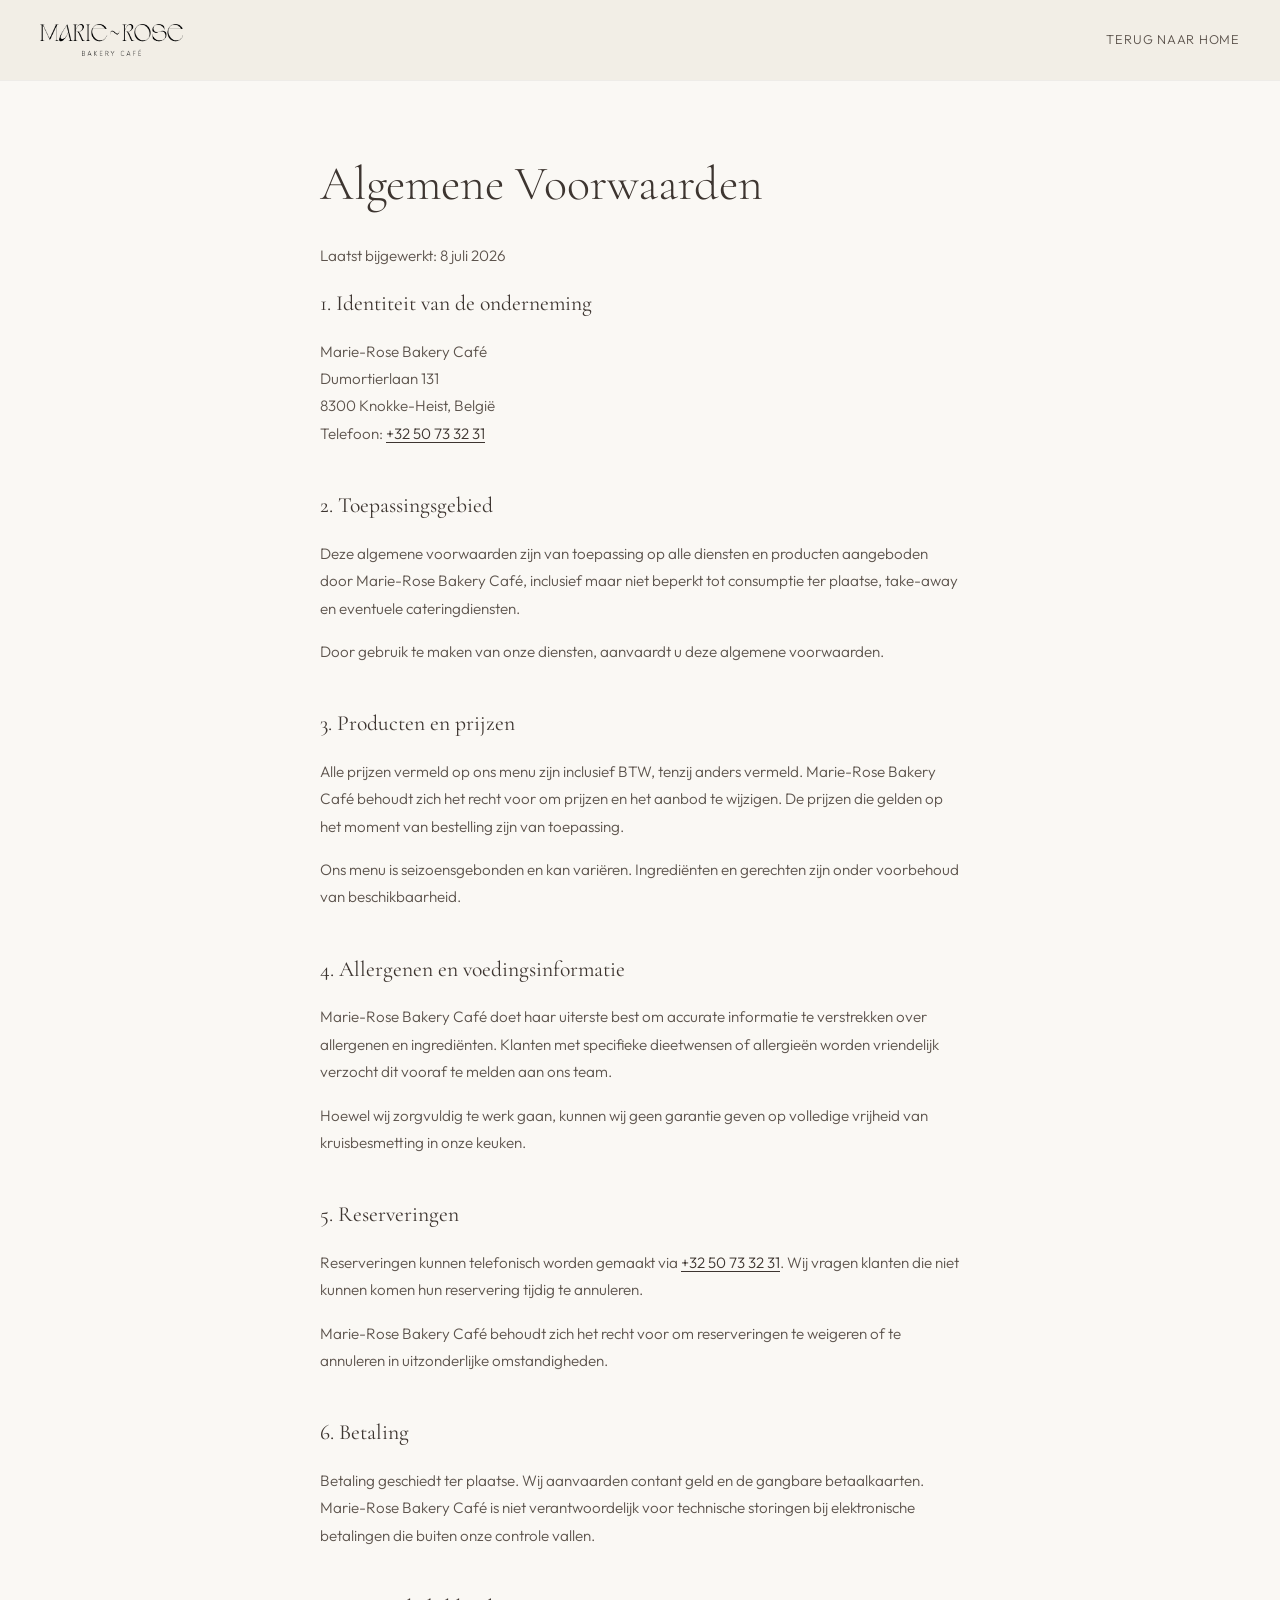
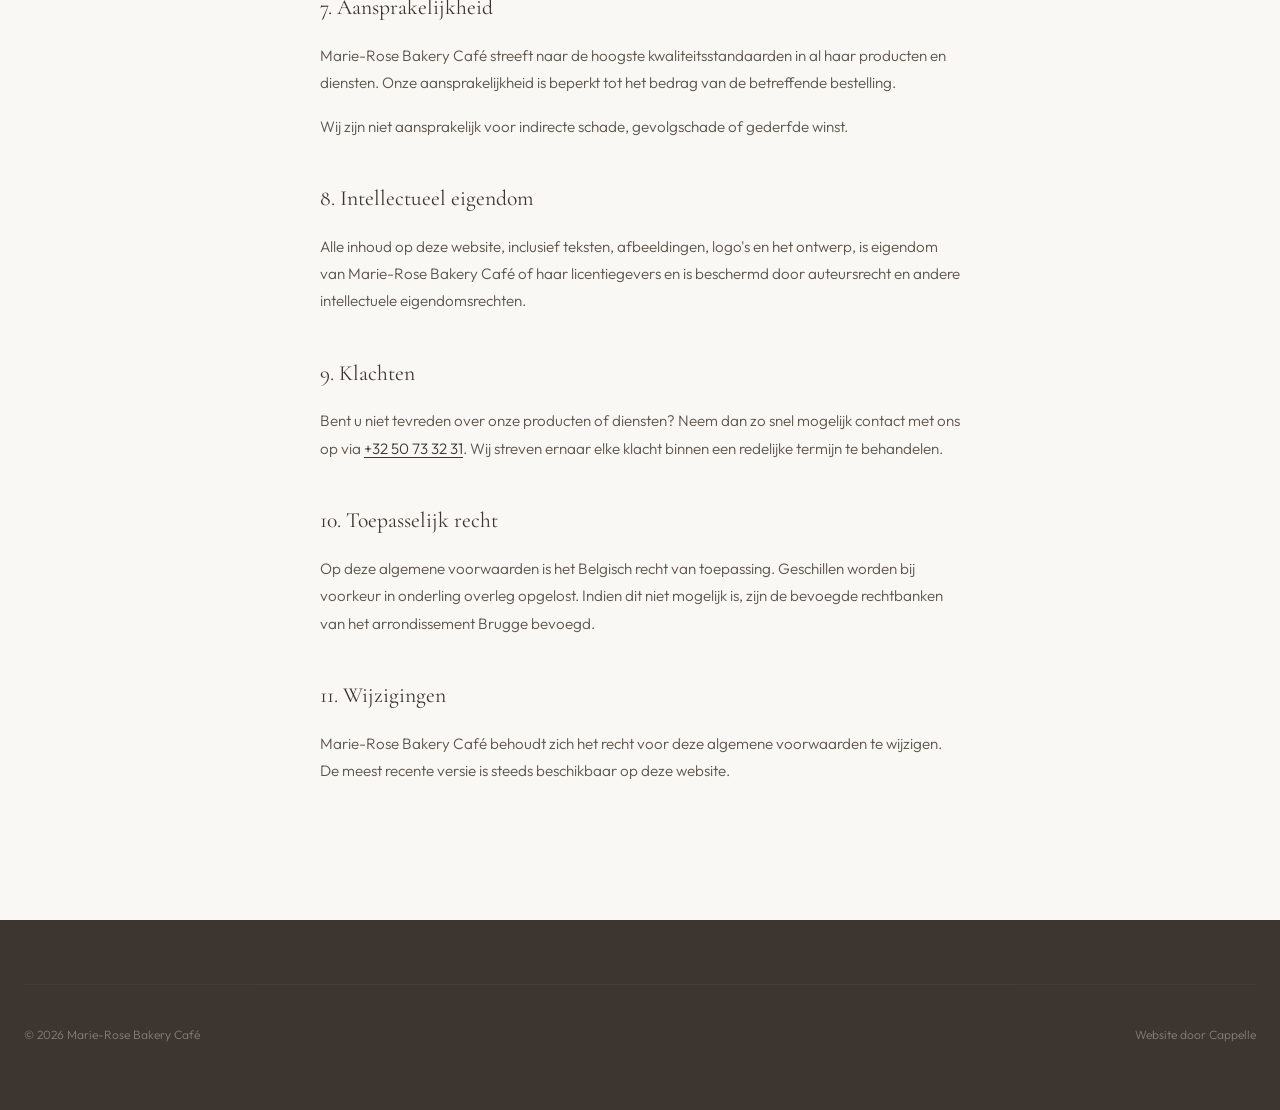
==== algemene-voorwaarden.html @ dc942da8 "Initial commit: Marie-Rose Bakery Café premium website. Flagship Cappelle case study with custom HTM" ====
<!DOCTYPE html>
<html lang="nl">
<head>
  <meta charset="UTF-8">
  <meta name="viewport" content="width=device-width, initial-scale=1.0">
  <meta name="description" content="Algemene Voorwaarden van Marie-Rose Bakery Café te Knokke-Heist.">
  <meta name="robots" content="noindex, follow">
  <meta name="theme-color" content="#F2EEE6">

  <title>Algemene Voorwaarden — Marie-Rose Bakery Café</title>

  <link rel="icon" href="assets/icons/favicon.svg" type="image/svg+xml">

  <link rel="preconnect" href="https://fonts.googleapis.com">
  <link rel="preconnect" href="https://fonts.gstatic.com" crossorigin>
  <link href="https://fonts.googleapis.com/css2?family=Cormorant+Garamond:ital,wght@0,300;0,400;0,500;1,300;1,400&family=Outfit:wght@300;400;450;500&display=swap" rel="stylesheet">

  <link rel="stylesheet" href="css/styles.css">
</head>
<body class="legal-page">

  <header class="site-header site-header--solid" id="site-header">
    <div class="header-inner">
      <a href="index.html" class="logo" aria-label="Marie-Rose Bakery Café — Home">
        <img src="assets/images/marie-roze-logopay-off-1800x404.png" alt="Marie-Rose Bakery Café" width="180" height="40">
      </a>
      <a href="index.html" class="legal-back">Terug naar home</a>
    </div>
  </header>

  <main class="legal-main">
    <article class="legal-content container">
      <h1 class="legal-title">Algemene Voorwaarden</h1>
      <p class="legal-updated">Laatst bijgewerkt: 8 juli 2026</p>

      <section>
        <h2>1. Identiteit van de onderneming</h2>
        <p>
          Marie-Rose Bakery Café<br>
          Dumortierlaan 131<br>
          8300 Knokke-Heist, België<br>
          Telefoon: <a href="tel:+3250733231">+32 50 73 32 31</a>
        </p>
      </section>

      <section>
        <h2>2. Toepassingsgebied</h2>
        <p>Deze algemene voorwaarden zijn van toepassing op alle diensten en producten aangeboden door Marie-Rose Bakery Café, inclusief maar niet beperkt tot consumptie ter plaatse, take-away en eventuele cateringdiensten.</p>
        <p>Door gebruik te maken van onze diensten, aanvaardt u deze algemene voorwaarden.</p>
      </section>

      <section>
        <h2>3. Producten en prijzen</h2>
        <p>Alle prijzen vermeld op ons menu zijn inclusief BTW, tenzij anders vermeld. Marie-Rose Bakery Café behoudt zich het recht voor om prijzen en het aanbod te wijzigen. De prijzen die gelden op het moment van bestelling zijn van toepassing.</p>
        <p>Ons menu is seizoensgebonden en kan variëren. Ingrediënten en gerechten zijn onder voorbehoud van beschikbaarheid.</p>
      </section>

      <section>
        <h2>4. Allergenen en voedingsinformatie</h2>
        <p>Marie-Rose Bakery Café doet haar uiterste best om accurate informatie te verstrekken over allergenen en ingrediënten. Klanten met specifieke dieetwensen of allergieën worden vriendelijk verzocht dit vooraf te melden aan ons team.</p>
        <p>Hoewel wij zorgvuldig te werk gaan, kunnen wij geen garantie geven op volledige vrijheid van kruisbesmetting in onze keuken.</p>
      </section>

      <section>
        <h2>5. Reserveringen</h2>
        <p>Reserveringen kunnen telefonisch worden gemaakt via <a href="tel:+3250733231">+32 50 73 32 31</a>. Wij vragen klanten die niet kunnen komen hun reservering tijdig te annuleren.</p>
        <p>Marie-Rose Bakery Café behoudt zich het recht voor om reserveringen te weigeren of te annuleren in uitzonderlijke omstandigheden.</p>
      </section>

      <section>
        <h2>6. Betaling</h2>
        <p>Betaling geschiedt ter plaatse. Wij aanvaarden contant geld en de gangbare betaalkaarten. Marie-Rose Bakery Café is niet verantwoordelijk voor technische storingen bij elektronische betalingen die buiten onze controle vallen.</p>
      </section>

      <section>
        <h2>7. Aansprakelijkheid</h2>
        <p>Marie-Rose Bakery Café streeft naar de hoogste kwaliteitsstandaarden in al haar producten en diensten. Onze aansprakelijkheid is beperkt tot het bedrag van de betreffende bestelling.</p>
        <p>Wij zijn niet aansprakelijk voor indirecte schade, gevolgschade of gederfde winst.</p>
      </section>

      <section>
        <h2>8. Intellectueel eigendom</h2>
        <p>Alle inhoud op deze website, inclusief teksten, afbeeldingen, logo's en het ontwerp, is eigendom van Marie-Rose Bakery Café of haar licentiegevers en is beschermd door auteursrecht en andere intellectuele eigendomsrechten.</p>
      </section>

      <section>
        <h2>9. Klachten</h2>
        <p>Bent u niet tevreden over onze producten of diensten? Neem dan zo snel mogelijk contact met ons op via <a href="tel:+3250733231">+32 50 73 32 31</a>. Wij streven ernaar elke klacht binnen een redelijke termijn te behandelen.</p>
      </section>

      <section>
        <h2>10. Toepasselijk recht</h2>
        <p>Op deze algemene voorwaarden is het Belgisch recht van toepassing. Geschillen worden bij voorkeur in onderling overleg opgelost. Indien dit niet mogelijk is, zijn de bevoegde rechtbanken van het arrondissement Brugge bevoegd.</p>
      </section>

      <section>
        <h2>11. Wijzigingen</h2>
        <p>Marie-Rose Bakery Café behoudt zich het recht voor deze algemene voorwaarden te wijzigen. De meest recente versie is steeds beschikbaar op deze website.</p>
      </section>
    </article>
  </main>

  <footer class="site-footer">
    <div class="footer-inner">
      <div class="footer-bottom">
        <p>&copy; <span id="year"></span> Marie-Rose Bakery Café</p>
        <p class="footer-credit">Website door <a href="https://bycappelle.be" target="_blank" rel="noopener noreferrer">Cappelle</a></p>
      </div>
    </div>
  </footer>

  <div
    class="zc-widget-config"
    data-restaurant="366908"
    data-position="right"
    data-lang="nl"
    data-primary-color="3D3530"
  ></div>
  <script id="zenchef-sdk" src="https://sdk.zenchef.com/v1/sdk.min.js" async></script>

  <script src="js/main.js" defer></script>
</body>
</html>
---- css/styles.css ----
/* ==========================================================================
   Marie-Rose Bakery Café — Premium Stylesheet
   Cappelle Design Studio
   ========================================================================== */

/* --- Custom Properties --- */
:root {
  --color-cream: #F2EEE6;
  --color-cream-dark: #E8E2D6;
  --color-cream-light: #FAF8F4;
  --color-warm-white: #FDFCFA;
  --color-charcoal: #3D3530;
  --color-charcoal-light: #5C534C;
  --color-taupe: #9A8E82;
  --color-rose: #C4A99A;
  --color-rose-muted: #D4C4B8;

  --font-serif: 'Cormorant Garamond', Georgia, 'Times New Roman', serif;
  --font-sans: 'Outfit', system-ui, -apple-system, sans-serif;

  --space-xs: 0.5rem;
  --space-sm: 1rem;
  --space-md: 1.5rem;
  --space-lg: 2.5rem;
  --space-xl: 4rem;
  --space-2xl: 6rem;
  --space-3xl: 10rem;

  --container-max: 1280px;
  --container-narrow: 720px;
  --header-height: 80px;

  --ease-out: cubic-bezier(0.22, 1, 0.36, 1);
  --ease-in-out: cubic-bezier(0.65, 0, 0.35, 1);
  --duration-fast: 0.3s;
  --duration-normal: 0.6s;
  --duration-slow: 1s;
}

/* --- Reset & Base --- */
*,
*::before,
*::after {
  box-sizing: border-box;
  margin: 0;
  padding: 0;
}

html {
  scroll-behavior: smooth;
  -webkit-font-smoothing: antialiased;
  -moz-osx-font-smoothing: grayscale;
}

@media (prefers-reduced-motion: reduce) {
  html {
    scroll-behavior: auto;
  }

  *,
  *::before,
  *::after {
    animation-duration: 0.01ms !important;
    animation-iteration-count: 1 !important;
    transition-duration: 0.01ms !important;
  }
}

body {
  font-family: var(--font-sans);
  font-size: 1rem;
  font-weight: 300;
  line-height: 1.7;
  color: var(--color-charcoal);
  background-color: var(--color-cream);
  overflow-x: hidden;
}

img {
  display: block;
  max-width: 100%;
  height: auto;
}

a {
  color: inherit;
  text-decoration: none;
}

ul {
  list-style: none;
}

address {
  font-style: normal;
}

button {
  font: inherit;
  cursor: pointer;
  border: none;
  background: none;
}

/* --- Accessibility --- */
.skip-link {
  position: absolute;
  top: -100%;
  left: var(--space-sm);
  z-index: 10000;
  padding: var(--space-xs) var(--space-sm);
  background: var(--color-charcoal);
  color: var(--color-cream);
  font-size: 0.875rem;
  border-radius: 0 0 4px 4px;
  transition: top var(--duration-fast) var(--ease-out);
}

.skip-link:focus {
  top: 0;
}

:focus-visible {
  outline: 2px solid var(--color-charcoal);
  outline-offset: 3px;
}

/* --- Layout --- */
.container {
  width: 100%;
  max-width: var(--container-max);
  margin-inline: auto;
  padding-inline: var(--space-md);
}

@media (min-width: 768px) {
  .container {
    padding-inline: var(--space-lg);
  }
}

.section {
  padding-block: var(--space-2xl);
}

@media (min-width: 768px) {
  .section {
    padding-block: var(--space-3xl);
  }
}

/* --- Typography --- */
.section-label {
  display: block;
  font-family: var(--font-sans);
  font-size: 0.75rem;
  font-weight: 450;
  letter-spacing: 0.2em;
  text-transform: uppercase;
  color: var(--color-taupe);
  margin-bottom: var(--space-md);
}

.section-title {
  font-family: var(--font-serif);
  font-size: clamp(2.25rem, 5vw, 3.75rem);
  font-weight: 300;
  line-height: 1.15;
  color: var(--color-charcoal);
  letter-spacing: -0.01em;
}

.section-title em {
  font-style: italic;
  font-weight: 300;
}

.lead {
  font-size: clamp(1.05rem, 2vw, 1.2rem);
  line-height: 1.8;
  color: var(--color-charcoal-light);
  font-weight: 300;
}

.section-header {
  margin-bottom: var(--space-xl);
}

.section-header--center {
  text-align: center;
}

/* --- Header --- */
.site-header {
  position: fixed;
  top: 0;
  left: 0;
  right: 0;
  z-index: 1000;
  height: var(--header-height);
  transition: background-color var(--duration-normal) var(--ease-out),
              backdrop-filter var(--duration-normal) var(--ease-out),
              box-shadow var(--duration-normal) var(--ease-out);
}

.site-header--scrolled {
  background-color: rgba(242, 238, 230, 0.92);
  backdrop-filter: blur(12px);
  -webkit-backdrop-filter: blur(12px);
  box-shadow: 0 1px 0 rgba(61, 53, 48, 0.06);
}

.site-header--solid {
  background-color: var(--color-cream);
  box-shadow: 0 1px 0 rgba(61, 53, 48, 0.06);
}

/* Light navigation over hero — reverts on scroll, legal pages, or open menu */
.site-header:not(.site-header--scrolled):not(.site-header--solid) .logo img {
  filter: brightness(0) invert(1);
  opacity: 0.92;
}

.site-header:not(.site-header--scrolled):not(.site-header--solid) .nav-toggle-line {
  background-color: var(--color-warm-white);
}

.site-header:has(.site-nav.is-open) .logo img {
  filter: none;
  opacity: 1;
}

.site-header:has(.site-nav.is-open) .nav-toggle-line {
  background-color: var(--color-charcoal);
}

@media (min-width: 1024px) {
  .site-header:not(.site-header--scrolled):not(.site-header--solid) .nav-link {
    color: var(--color-warm-white);
  }

  .site-header:not(.site-header--scrolled):not(.site-header--solid) .nav-link::after {
    background-color: var(--color-warm-white);
  }

  .site-header:not(.site-header--scrolled):not(.site-header--solid) .nav-link--cta {
    border-color: rgba(253, 252, 250, 0.55);
    color: var(--color-warm-white);
  }

  .site-header:not(.site-header--scrolled):not(.site-header--solid) .nav-link--cta:hover {
    background-color: var(--color-warm-white);
    color: var(--color-charcoal);
  }
}

.header-inner {
  display: flex;
  align-items: center;
  justify-content: space-between;
  height: 100%;
  max-width: var(--container-max);
  margin-inline: auto;
  padding-inline: var(--space-md);
}

@media (min-width: 768px) {
  .header-inner {
    padding-inline: var(--space-lg);
  }
}

.logo img {
  height: 28px;
  width: auto;
  transition: opacity var(--duration-fast);
}

@media (min-width: 768px) {
  .logo img {
    height: 32px;
  }
}

.logo:hover img {
  opacity: 0.7;
}

/* --- Navigation --- */
.nav-toggle {
  display: flex;
  flex-direction: column;
  justify-content: center;
  gap: 6px;
  width: 32px;
  height: 32px;
  z-index: 1001;
}

@media (min-width: 1024px) {
  .nav-toggle {
    display: none;
  }
}

.nav-toggle-line {
  display: block;
  width: 24px;
  height: 1px;
  background-color: var(--color-charcoal);
  transition: transform var(--duration-fast) var(--ease-out),
              opacity var(--duration-fast);
}

.nav-toggle[aria-expanded="true"] .nav-toggle-line:first-child {
  transform: translateY(3.5px) rotate(45deg);
}

.nav-toggle[aria-expanded="true"] .nav-toggle-line:last-child {
  transform: translateY(-3.5px) rotate(-45deg);
}

.site-nav {
  position: fixed;
  inset: 0;
  display: flex;
  align-items: center;
  justify-content: center;
  background-color: var(--color-cream);
  opacity: 0;
  visibility: hidden;
  transition: opacity var(--duration-normal) var(--ease-out),
              visibility var(--duration-normal);
}

.site-nav.is-open {
  opacity: 1;
  visibility: visible;
}

@media (min-width: 1024px) {
  .site-nav {
    position: static;
    opacity: 1;
    visibility: visible;
    background: none;
  }
}

.nav-list {
  display: flex;
  flex-direction: column;
  align-items: center;
  gap: var(--space-lg);
}

@media (min-width: 1024px) {
  .nav-list {
    flex-direction: row;
    gap: var(--space-lg);
  }
}

.nav-link {
  font-size: 1.25rem;
  font-weight: 300;
  letter-spacing: 0.02em;
  color: var(--color-charcoal);
  position: relative;
  transition: color var(--duration-fast);
}

@media (min-width: 1024px) {
  .nav-link {
    font-size: 0.875rem;
    letter-spacing: 0.06em;
    text-transform: uppercase;
  }
}

.nav-link::after {
  content: '';
  position: absolute;
  bottom: -4px;
  left: 0;
  width: 0;
  height: 1px;
  background-color: var(--color-charcoal);
  transition: width var(--duration-fast) var(--ease-out);
}

.nav-link:hover::after,
.nav-link.is-active::after {
  width: 100%;
}

.nav-link--cta {
  padding: 0.6em 1.4em;
  border: 1px solid var(--color-charcoal);
  transition: background-color var(--duration-fast), color var(--duration-fast);
}

.nav-link--cta::after {
  display: none;
}

.nav-link--cta:hover {
  background-color: var(--color-charcoal);
  color: var(--color-cream);
}

@media (min-width: 1024px) {
  .nav-link--cta {
    padding: 0.5em 1.2em;
  }
}

/* --- Hero --- */
.hero {
  position: relative;
  min-height: 100vh;
  min-height: 100dvh;
  display: flex;
  align-items: flex-end;
  overflow: hidden;
}

.hero-media {
  position: absolute;
  inset: 0;
}

.hero-media::before {
  content: '';
  position: absolute;
  inset: 0;
  z-index: 1;
  pointer-events: none;
  background:
    linear-gradient(
      to bottom,
      rgba(38, 32, 28, 0.42) 0%,
      rgba(38, 32, 28, 0.16) 16%,
      transparent 38%
    ),
    radial-gradient(
      ellipse 100% 70% at 14% 86%,
      rgba(42, 36, 32, 0.26) 0%,
      rgba(42, 36, 32, 0.1) 32%,
      transparent 72%
    );
}

.hero-media::after {
  content: '';
  position: absolute;
  inset: 0;
  z-index: 1;
  pointer-events: none;
  background: linear-gradient(
    to top,
    rgba(42, 36, 32, 0.58) 0%,
    rgba(42, 36, 32, 0.32) 28%,
    rgba(42, 36, 32, 0.1) 52%,
    transparent 72%
  );
}

.hero-media img {
  width: 100%;
  height: 100%;
  object-fit: cover;
  object-position: 54% 40%;
}

@media (min-width: 768px) {
  .hero-media img {
    object-position: 58% 38%;
  }
}

.hero-content {
  position: relative;
  z-index: 2;
  padding: var(--space-2xl) var(--space-md);
  padding-bottom: calc(var(--space-2xl) + 60px);
  max-width: var(--container-max);
  margin-inline: auto;
  width: 100%;
  color: var(--color-warm-white);
}

.hero-content::before {
  content: '';
  position: absolute;
  z-index: -1;
  pointer-events: none;
  left: -35%;
  right: -50%;
  top: -30%;
  bottom: -25%;
  background: radial-gradient(
    ellipse 68% 82% at 24% 66%,
    rgba(32, 27, 23, 0.56) 0%,
    rgba(32, 27, 23, 0.34) 20%,
    rgba(32, 27, 23, 0.18) 38%,
    rgba(32, 27, 23, 0.08) 55%,
    rgba(32, 27, 23, 0.02) 72%,
    transparent 88%
  );
  mask-image: linear-gradient(
    to right,
    #000 0%,
    #000 22%,
    rgba(0, 0, 0, 0.7) 42%,
    rgba(0, 0, 0, 0.35) 58%,
    rgba(0, 0, 0, 0.1) 72%,
    transparent 88%
  );
  -webkit-mask-image: linear-gradient(
    to right,
    #000 0%,
    #000 22%,
    rgba(0, 0, 0, 0.7) 42%,
    rgba(0, 0, 0, 0.35) 58%,
    rgba(0, 0, 0, 0.1) 72%,
    transparent 88%
  );
}

@media (min-width: 768px) {
  .hero-content {
    padding-inline: var(--space-lg);
    padding-bottom: calc(var(--space-3xl));
  }

  .hero-content::before {
    left: -25%;
    right: -45%;
    top: -28%;
    bottom: -22%;
    background: radial-gradient(
      ellipse 62% 78% at 20% 64%,
      rgba(32, 27, 23, 0.54) 0%,
      rgba(32, 27, 23, 0.32) 22%,
      rgba(32, 27, 23, 0.16) 40%,
      rgba(32, 27, 23, 0.06) 58%,
      rgba(32, 27, 23, 0.02) 74%,
      transparent 90%
    );
    mask-image: linear-gradient(
      to right,
      #000 0%,
      #000 20%,
      rgba(0, 0, 0, 0.75) 38%,
      rgba(0, 0, 0, 0.4) 54%,
      rgba(0, 0, 0, 0.15) 68%,
      rgba(0, 0, 0, 0.04) 82%,
      transparent 94%
    );
    -webkit-mask-image: linear-gradient(
      to right,
      #000 0%,
      #000 20%,
      rgba(0, 0, 0, 0.75) 38%,
      rgba(0, 0, 0, 0.4) 54%,
      rgba(0, 0, 0, 0.15) 68%,
      rgba(0, 0, 0, 0.04) 82%,
      transparent 94%
    );
  }
}

.hero-eyebrow {
  font-size: 0.75rem;
  font-weight: 450;
  letter-spacing: 0.25em;
  text-transform: uppercase;
  margin-bottom: var(--space-md);
  opacity: 0.9;
  text-shadow: 0 1px 12px rgba(34, 28, 24, 0.35);
}

.hero-title {
  font-family: var(--font-serif);
  font-size: clamp(2.75rem, 8vw, 5.5rem);
  font-weight: 300;
  line-height: 1.05;
  letter-spacing: -0.02em;
  margin-bottom: var(--space-md);
  text-shadow:
    0 1px 2px rgba(34, 28, 24, 0.4),
    0 6px 24px rgba(34, 28, 24, 0.3);
}

.hero-title-line {
  display: block;
}

.hero-title-line--italic {
  font-style: italic;
}

.hero-subtitle {
  font-size: 0.875rem;
  font-weight: 300;
  letter-spacing: 0.3em;
  text-transform: uppercase;
  opacity: 0.75;
}

.hero-scroll {
  position: absolute;
  bottom: var(--space-lg);
  right: var(--space-md);
  z-index: 2;
  display: flex;
  flex-direction: column;
  align-items: center;
  gap: var(--space-sm);
  color: var(--color-warm-white);
  opacity: 0.6;
}

@media (min-width: 768px) {
  .hero-scroll {
    right: var(--space-lg);
  }
}

.hero-scroll-text {
  font-size: 0.65rem;
  letter-spacing: 0.2em;
  text-transform: uppercase;
  writing-mode: vertical-rl;
}

.hero-scroll-line {
  width: 1px;
  height: 48px;
  background-color: currentColor;
  animation: scrollPulse 2s var(--ease-in-out) infinite;
}

@keyframes scrollPulse {
  0%, 100% { transform: scaleY(1); opacity: 0.6; }
  50% { transform: scaleY(0.6); opacity: 1; }
}

/* --- Experience --- */
.experience {
  background-color: var(--color-cream-light);
}

.experience-layout {
  display: grid;
  gap: var(--space-md);
  margin-bottom: var(--space-2xl);
  --experience-label-offset: calc(0.75rem * 1.5 + var(--space-sm));
}

.experience-intro .section-label {
  margin-bottom: var(--space-sm);
}

.experience-intro .section-title {
  margin-bottom: 0;
}

.experience-lead {
  margin-bottom: var(--space-lg);
}

.experience-list {
  margin-top: 0;
}

.experience-list li {
  position: relative;
  padding-left: 1.5em;
  margin-bottom: var(--space-sm);
  color: var(--color-charcoal-light);
  font-size: 0.95rem;
}

.experience-list li:last-child {
  margin-bottom: 0;
}

.experience-list li::before {
  content: '';
  position: absolute;
  left: 0;
  top: 0.75em;
  width: 6px;
  height: 1px;
  background-color: var(--color-rose);
}

.experience-visual .image-frame img {
  aspect-ratio: 4 / 5;
  object-fit: cover;
  object-position: center 42%;
}

@media (min-width: 768px) {
  .experience-layout {
    gap: var(--space-lg);
    --experience-label-offset: calc(0.75rem * 1.5 + var(--space-md));
  }

  .experience-intro .section-label {
    margin-bottom: var(--space-md);
  }
}

@media (min-width: 1024px) {
  .experience-layout {
    grid-template-columns: 1.05fr 0.95fr;
    column-gap: var(--space-2xl);
    row-gap: var(--space-md);
    align-items: stretch;
  }

  .experience-intro {
    grid-column: 1;
    grid-row: 1;
  }

  .experience-body {
    grid-column: 1;
    grid-row: 2;
    padding-right: var(--space-md);
  }

  .experience-visual {
    grid-column: 2;
    grid-row: 1 / 3;
    display: flex;
    flex-direction: column;
    padding-top: var(--experience-label-offset);
    min-height: 0;
  }

  .experience-visual .image-frame {
    flex: 1;
    display: flex;
    flex-direction: column;
    min-height: 0;
    overflow: hidden;
  }

  .experience-visual .image-frame img {
    flex: 1;
    width: 100%;
    min-height: 0;
    aspect-ratio: unset;
    object-fit: cover;
    object-position: center 36%;
  }

  .experience-visual .image-caption {
    flex-shrink: 0;
    margin-top: var(--space-sm);
  }
}

.image-frame {
  position: relative;
  overflow: hidden;
}

.image-frame img {
  width: 100%;
  aspect-ratio: 4 / 5;
  object-fit: cover;
  transition: transform var(--duration-slow) var(--ease-out);
}

.image-frame:hover img {
  transform: scale(1.03);
}

.image-caption {
  margin-top: var(--space-sm);
  font-size: 0.75rem;
  letter-spacing: 0.1em;
  text-transform: uppercase;
  color: var(--color-taupe);
}

.experience-features {
  display: grid;
  gap: var(--space-lg);
  border-top: 1px solid var(--color-cream-dark);
  padding-top: var(--space-xl);
}

@media (min-width: 768px) {
  .experience-features {
    grid-template-columns: repeat(3, 1fr);
    gap: var(--space-xl);
  }
}

.feature-card {
  padding-top: var(--space-md);
}

.feature-number {
  display: block;
  font-family: var(--font-serif);
  font-size: 0.875rem;
  font-style: italic;
  color: var(--color-rose);
  margin-bottom: var(--space-sm);
}

.feature-title {
  font-family: var(--font-serif);
  font-size: 1.5rem;
  font-weight: 400;
  margin-bottom: var(--space-sm);
  color: var(--color-charcoal);
}

.feature-card p {
  font-size: 0.9rem;
  color: var(--color-charcoal-light);
  line-height: 1.7;
}

/* --- Menu Section --- */
.menu-section {
  padding-block: 0;
}

.menu-layout {
  display: grid;
  min-height: 80vh;
}

@media (min-width: 1024px) {
  .menu-layout {
    grid-template-columns: 1fr 1fr;
  }
}

.menu-image {
  position: relative;
  min-height: 50vh;
}

.menu-image img {
  width: 100%;
  height: 100%;
  object-fit: cover;
  min-height: 50vh;
}

.menu-content {
  display: flex;
  align-items: center;
  background-color: var(--color-charcoal);
  color: var(--color-cream);
  padding: var(--space-2xl) var(--space-md);
}

@media (min-width: 768px) {
  .menu-content {
    padding: var(--space-2xl) var(--space-lg);
  }
}

.menu-inner {
  max-width: 480px;
}

.menu-content .section-label {
  color: var(--color-rose-muted);
}

.menu-content .section-title {
  color: var(--color-cream);
}

.menu-text {
  margin-top: var(--space-md);
  margin-bottom: var(--space-lg);
  font-size: 1rem;
  line-height: 1.8;
  color: rgba(242, 238, 230, 0.75);
  font-weight: 300;
}

.text-link {
  display: inline-flex;
  align-items: center;
  gap: var(--space-sm);
  font-size: 0.875rem;
  font-weight: 400;
  letter-spacing: 0.08em;
  text-transform: uppercase;
  color: var(--color-cream);
  transition: gap var(--duration-fast) var(--ease-out);
}

.text-link:hover {
  gap: var(--space-md);
}

.text-link-arrow {
  transition: transform var(--duration-fast) var(--ease-out);
}

.text-link:hover .text-link-arrow {
  transform: translateX(4px);
}

/* --- Story --- */
.story {
  background-color: var(--color-cream);
}

.story-grid {
  display: grid;
  gap: var(--space-xl);
  align-items: center;
}

@media (min-width: 1024px) {
  .story-grid {
    grid-template-columns: 0.9fr 1.1fr;
    gap: var(--space-2xl);
  }
}

.story-image .image-frame img {
  aspect-ratio: 3 / 4;
}

.story-body {
  margin-top: var(--space-lg);
}

.story-body p {
  margin-bottom: var(--space-md);
  color: var(--color-charcoal-light);
  font-size: 1rem;
  line-height: 1.85;
}

.story-quote {
  margin: var(--space-lg) 0;
  padding-left: var(--space-md);
  border-left: 2px solid var(--color-rose);
}

.story-quote p {
  font-family: var(--font-serif);
  font-size: clamp(1.25rem, 3vw, 1.6rem);
  font-style: italic;
  font-weight: 300;
  line-height: 1.5;
  color: var(--color-charcoal);
  margin-bottom: 0;
}

.story-signature {
  margin-top: var(--space-lg);
  font-family: var(--font-serif);
  font-size: 1.1rem;
  font-style: italic;
  color: var(--color-taupe);
}

/* --- Gallery --- */
.gallery {
  background-color: var(--color-cream-light);
  padding-bottom: var(--space-2xl);
}

.gallery-grid {
  display: grid;
  grid-template-columns: repeat(2, 1fr);
  gap: 4px;
  max-width: 1600px;
  margin-inline: auto;
}

@media (min-width: 768px) {
  .gallery-grid {
    grid-template-columns: repeat(4, 1fr);
    gap: 6px;
  }
}

.gallery-item {
  position: relative;
  overflow: hidden;
  aspect-ratio: 1;
}

.gallery-item--wide {
  grid-column: span 2;
  aspect-ratio: 2 / 1;
}

.gallery-item--wide img {
  object-position: center 45%;
}

@media (min-width: 768px) {
  .gallery-item--wide {
    grid-column: span 2;
    grid-row: span 1;
    aspect-ratio: unset;
    align-self: stretch;
  }
}

.gallery-item img {
  width: 100%;
  height: 100%;
  object-fit: cover;
  transition: transform var(--duration-slow) var(--ease-out),
              filter var(--duration-slow);
}

.gallery-item:hover img {
  transform: scale(1.05);
}

/* --- Contact --- */
.contact {
  background-color: var(--color-cream);
}

.contact-grid {
  display: grid;
  gap: var(--space-xl);
}

@media (min-width: 1024px) {
  .contact-grid {
    grid-template-columns: 1fr 1.2fr;
    gap: var(--space-2xl);
    align-items: start;
  }
}

.contact-details {
  margin-top: var(--space-lg);
}

.contact-details p {
  margin-bottom: var(--space-lg);
}

.contact-label {
  display: block;
  font-size: 0.7rem;
  font-weight: 450;
  letter-spacing: 0.15em;
  text-transform: uppercase;
  color: var(--color-taupe);
  margin-bottom: var(--space-xs);
}

.contact-address,
.contact-phone a {
  font-size: 1.05rem;
  line-height: 1.6;
  color: var(--color-charcoal);
  transition: color var(--duration-fast);
}

.contact-phone a:hover {
  color: var(--color-taupe);
}

.contact-hours {
  font-size: 0.95rem;
  color: var(--color-charcoal-light);
}

.contact-social {
  display: flex;
  flex-wrap: wrap;
  gap: var(--space-md);
  margin-top: var(--space-lg);
  padding-top: var(--space-lg);
  border-top: 1px solid var(--color-cream-dark);
}

.social-link {
  display: inline-flex;
  align-items: center;
  gap: var(--space-xs);
  font-size: 0.85rem;
  letter-spacing: 0.04em;
  color: var(--color-charcoal-light);
  transition: color var(--duration-fast);
}

.social-link:hover {
  color: var(--color-charcoal);
}

.contact-map {
  position: relative;
  width: 100%;
  min-height: 360px;
  background-color: var(--color-cream-dark);
  overflow: hidden;
}

@media (min-width: 1024px) {
  .contact-map {
    min-height: 480px;
  }
}

.contact-map iframe {
  position: absolute;
  inset: 0;
  width: 100%;
  height: 100%;
  filter: grayscale(20%) contrast(0.95);
}

/* --- Footer --- */
.site-footer {
  background-color: var(--color-charcoal);
  color: var(--color-cream);
  padding: var(--space-xl) var(--space-md);
}

.footer-inner {
  max-width: var(--container-max);
  margin-inline: auto;
}

.footer-brand {
  margin-bottom: var(--space-lg);
}

.footer-brand img {
  height: 24px;
  width: auto;
  filter: brightness(0) invert(1);
  opacity: 0.9;
  margin-bottom: var(--space-sm);
}

.footer-tagline {
  font-family: var(--font-serif);
  font-size: 1rem;
  font-style: italic;
  opacity: 0.5;
}

.footer-links {
  display: flex;
  flex-wrap: wrap;
  gap: var(--space-sm) var(--space-lg);
  margin-bottom: var(--space-lg);
}

.footer-links a {
  font-size: 0.8rem;
  letter-spacing: 0.06em;
  text-transform: uppercase;
  opacity: 0.6;
  transition: opacity var(--duration-fast);
}

.footer-links a:hover {
  opacity: 1;
}

.footer-bottom {
  display: flex;
  flex-wrap: wrap;
  justify-content: space-between;
  gap: var(--space-sm);
  padding-top: var(--space-lg);
  border-top: 1px solid rgba(242, 238, 230, 0.1);
  font-size: 0.75rem;
  opacity: 0.4;
}

.footer-credit a {
  transition: opacity var(--duration-fast);
}

.footer-credit a:hover {
  opacity: 0.8;
}

/* --- Legal Pages --- */
.legal-page {
  background-color: var(--color-cream-light);
}

.legal-back {
  font-size: 0.8rem;
  letter-spacing: 0.06em;
  text-transform: uppercase;
  color: var(--color-charcoal-light);
  transition: color var(--duration-fast);
}

.legal-back:hover {
  color: var(--color-charcoal);
}

.legal-main {
  padding-top: calc(var(--header-height) + var(--space-xl));
  padding-bottom: var(--space-2xl);
}

.legal-content {
  max-width: var(--container-narrow);
}

.legal-title {
  font-family: var(--font-serif);
  font-size: clamp(2rem, 5vw, 3rem);
  font-weight: 300;
  margin-bottom: var(--space-sm);
  color: var(--color-charcoal);
}

.legal-updated {
  font-size: 0.85rem;
  color: var(--color-taupe);
  margin-bottom: var(--space-xl);
}

.legal-content section {
  margin-bottom: var(--space-lg);
}

.legal-content h2 {
  font-family: var(--font-serif);
  font-size: 1.35rem;
  font-weight: 400;
  margin-bottom: var(--space-sm);
  color: var(--color-charcoal);
}

.legal-content p {
  margin-bottom: var(--space-sm);
  color: var(--color-charcoal-light);
  font-size: 0.95rem;
  line-height: 1.8;
}

.legal-content ul {
  margin: var(--space-sm) 0 var(--space-md);
  padding-left: 1.25em;
}

.legal-content li {
  list-style: disc;
  margin-bottom: 0.4em;
  color: var(--color-charcoal-light);
  font-size: 0.95rem;
  line-height: 1.7;
}

.legal-content a {
  color: var(--color-charcoal);
  text-decoration: underline;
  text-underline-offset: 3px;
  transition: color var(--duration-fast);
}

.legal-content a:hover {
  color: var(--color-taupe);
}

/* --- Zenchef widget --- */
.zc-widget-config {
  display: none;
}

/* --- Reveal Animations --- */
.reveal {
  opacity: 0;
  transform: translateY(24px);
  transition: opacity var(--duration-slow) var(--ease-out),
              transform var(--duration-slow) var(--ease-out);
}

.reveal.is-visible {
  opacity: 1;
  transform: translateY(0);
}

/* Stagger children in hero */
.hero .reveal:nth-child(1) { transition-delay: 0.1s; }
.hero .reveal:nth-child(2) { transition-delay: 0.25s; }
.hero .reveal:nth-child(3) { transition-delay: 0.4s; }

/* --- Print --- */
@media print {
  .site-header,
  .hero-scroll,
  .nav-toggle,
  .contact-map,
  .site-footer,
  .zc-widget-config {
    display: none;
  }

  body {
    background: white;
    color: black;
  }
}
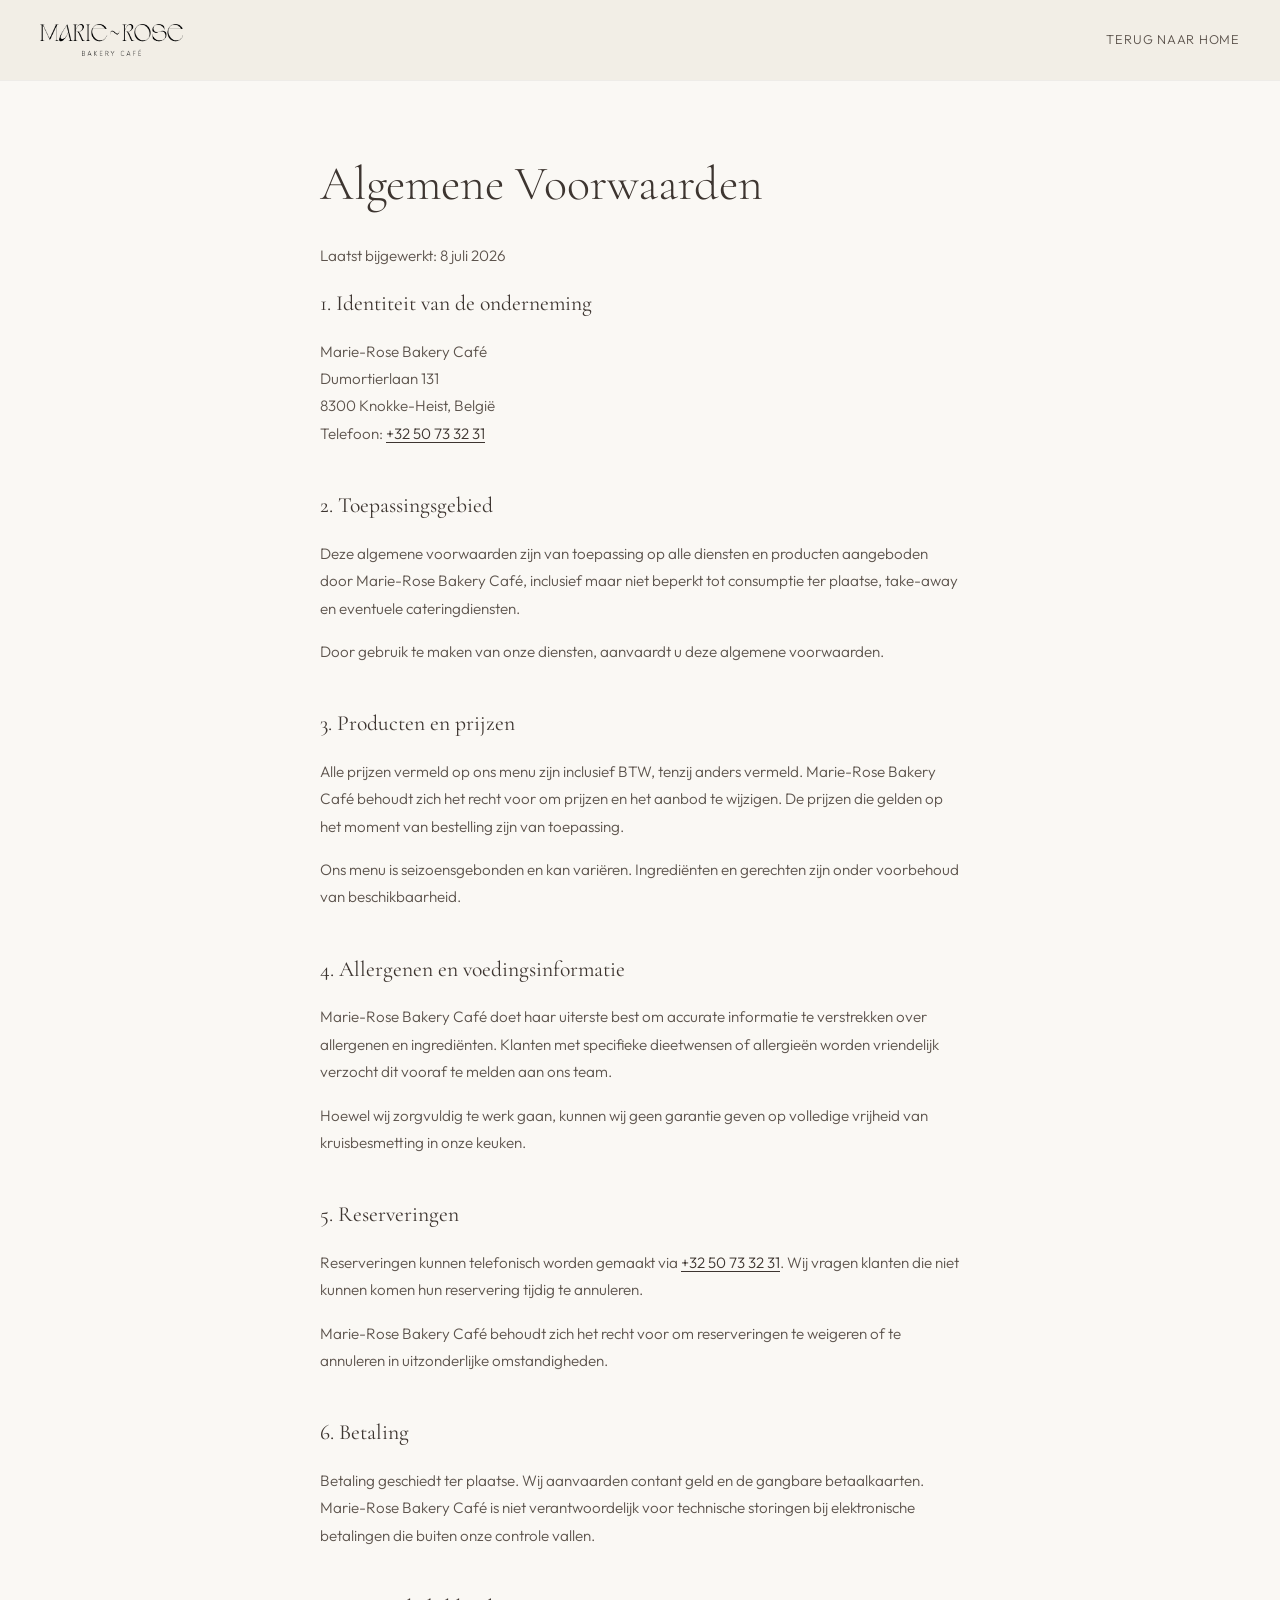
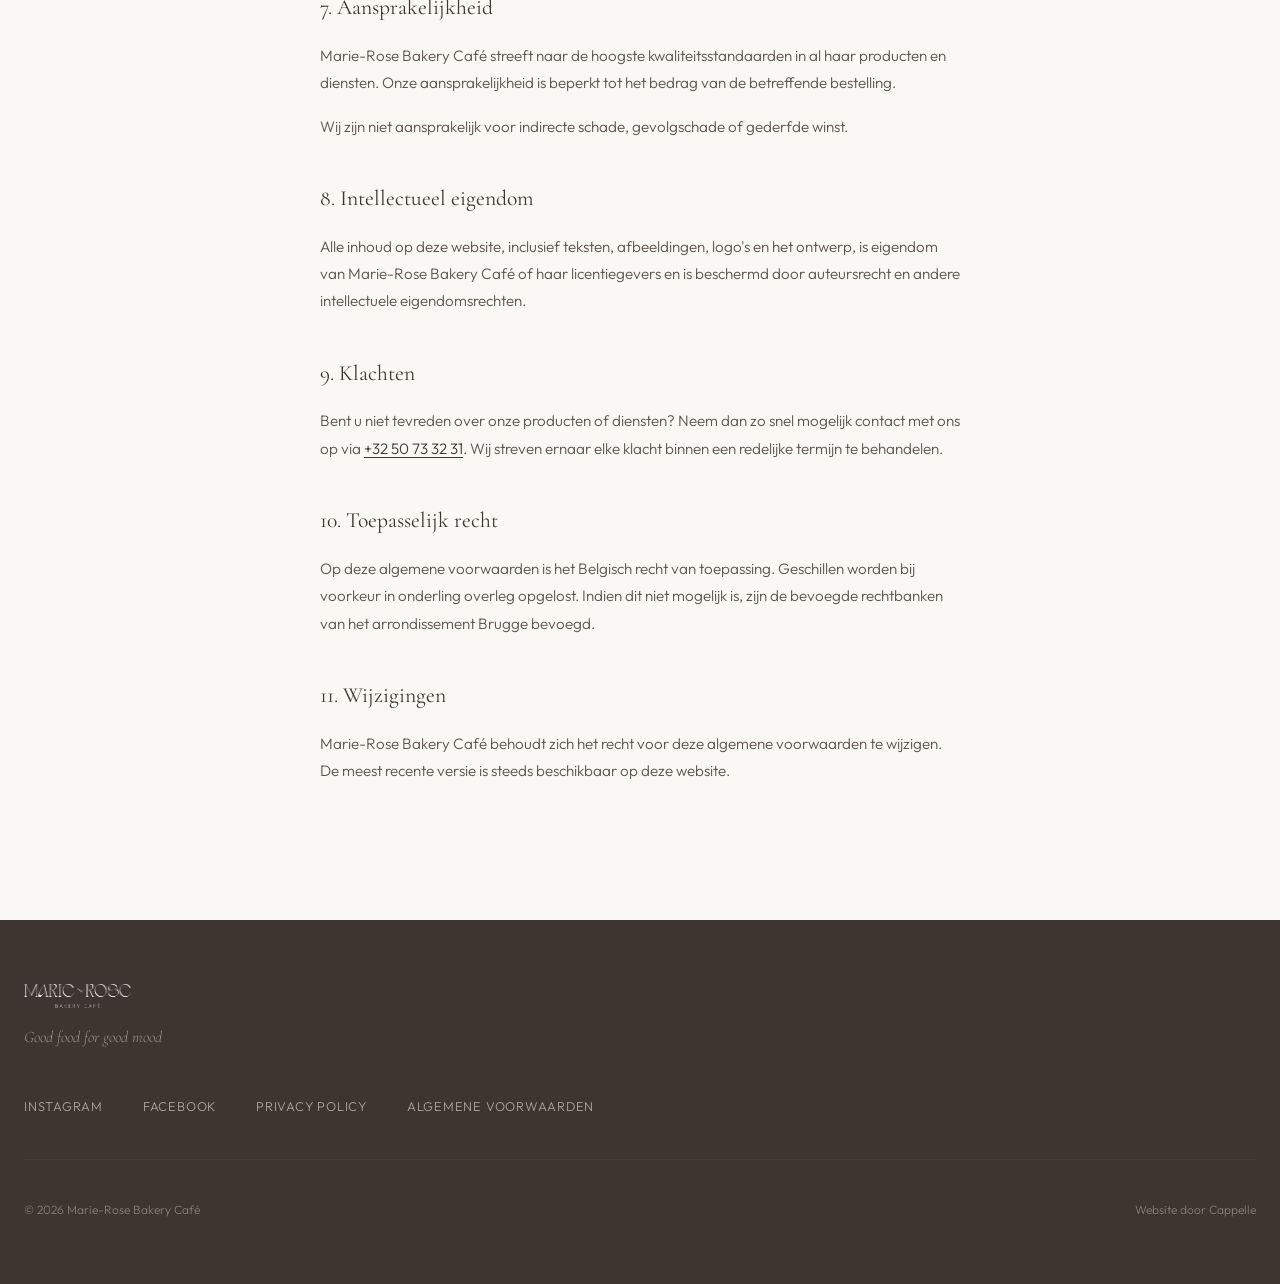
==== commit 3581243c: "Update legal pages, footer consistency, and contact map embed. Replace the privacy policy with offic" ====
--- a/algemene-voorwaarden.html
+++ b/algemene-voorwaarden.html
@@ -7,9 +7,9 @@
   <meta name="robots" content="noindex, follow">
   <meta name="theme-color" content="#F2EEE6">
 
-  <title>Algemene Voorwaarden — Marie-Rose Bakery Café</title>
+  <title>Algemene Voorwaarden - Marie-Rose Bakery Café</title>
 
-  <link rel="icon" href="assets/icons/favicon.svg" type="image/svg+xml">
+  <link rel="icon" href="assets/icons/favicon.ico" sizes="any">
 
   <link rel="preconnect" href="https://fonts.googleapis.com">
   <link rel="preconnect" href="https://fonts.gstatic.com" crossorigin>
@@ -21,7 +21,7 @@
 
   <header class="site-header site-header--solid" id="site-header">
     <div class="header-inner">
-      <a href="index.html" class="logo" aria-label="Marie-Rose Bakery Café — Home">
+      <a href="index.html" class="logo" aria-label="Marie-Rose Bakery Café - Home">
         <img src="assets/images/marie-roze-logopay-off-1800x404.png" alt="Marie-Rose Bakery Café" width="180" height="40">
       </a>
       <a href="index.html" class="legal-back">Terug naar home</a>
@@ -102,6 +102,20 @@
 
   <footer class="site-footer">
     <div class="footer-inner">
+      <div class="footer-brand">
+        <img src="assets/images/marie-roze-logopay-off-1800x404.png" alt="Marie-Rose Bakery Café" width="160" height="36" loading="lazy">
+        <p class="footer-tagline">Good food for good mood</p>
+      </div>
+
+      <nav class="footer-nav" aria-label="Footer navigatie">
+        <ul class="footer-links">
+          <li><a href="https://www.instagram.com/marierosebakerycafe/" target="_blank" rel="noopener noreferrer">Instagram</a></li>
+          <li><a href="https://www.facebook.com/marierosebakerycafe/" target="_blank" rel="noopener noreferrer">Facebook</a></li>
+          <li><a href="privacy.html">Privacy Policy</a></li>
+          <li><a href="algemene-voorwaarden.html">Algemene Voorwaarden</a></li>
+        </ul>
+      </nav>
+
       <div class="footer-bottom">
         <p>&copy; <span id="year"></span> Marie-Rose Bakery Café</p>
         <p class="footer-credit">Website door <a href="https://bycappelle.be" target="_blank" rel="noopener noreferrer">Cappelle</a></p>
@@ -109,15 +123,6 @@
     </div>
   </footer>
 
-  <div
-    class="zc-widget-config"
-    data-restaurant="366908"
-    data-position="right"
-    data-lang="nl"
-    data-primary-color="3D3530"
-  ></div>
-  <script id="zenchef-sdk" src="https://sdk.zenchef.com/v1/sdk.min.js" async></script>
-
   <script src="js/main.js" defer></script>
 </body>
 </html>
--- a/css/styles.css
+++ b/css/styles.css
@@ -1,5 +1,5 @@
 /* ==========================================================================
-   Marie-Rose Bakery Café — Premium Stylesheet
+   Marie-Rose Bakery Café - Premium Stylesheet
    Cappelle Design Studio
    ========================================================================== */
 
@@ -215,7 +215,7 @@
   box-shadow: 0 1px 0 rgba(61, 53, 48, 0.06);
 }
 
-/* Light navigation over hero — reverts on scroll, legal pages, or open menu */
+/* Light navigation over hero; reverts on scroll, legal pages, or open menu */
 .site-header:not(.site-header--scrolled):not(.site-header--solid) .logo img {
   filter: brightness(0) invert(1);
   opacity: 0.92;
@@ -1003,20 +1003,10 @@
 
 .gallery-item--wide {
   grid-column: span 2;
-  aspect-ratio: 2 / 1;
 }
 
 .gallery-item--wide img {
   object-position: center 45%;
-}
-
-@media (min-width: 768px) {
-  .gallery-item--wide {
-    grid-column: span 2;
-    grid-row: span 1;
-    aspect-ratio: unset;
-    align-self: stretch;
-  }
 }
 
 .gallery-item img {
